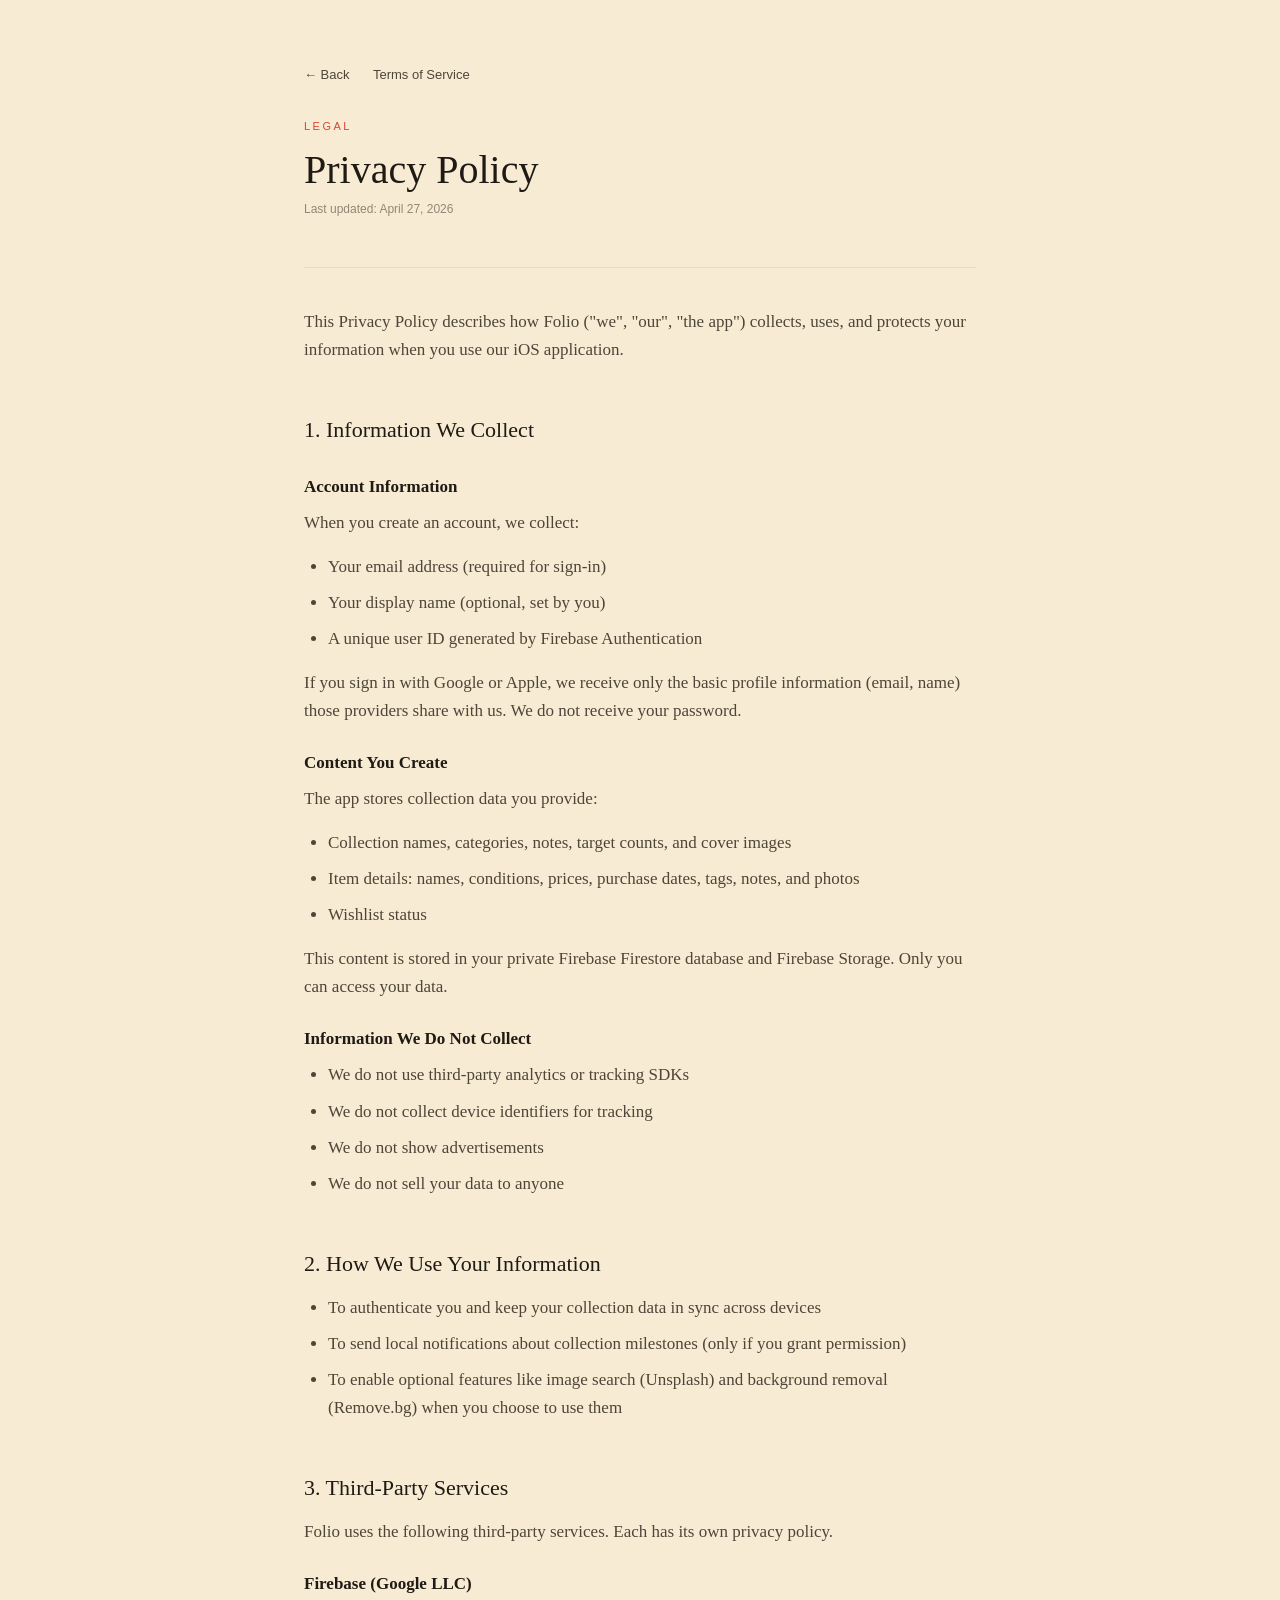
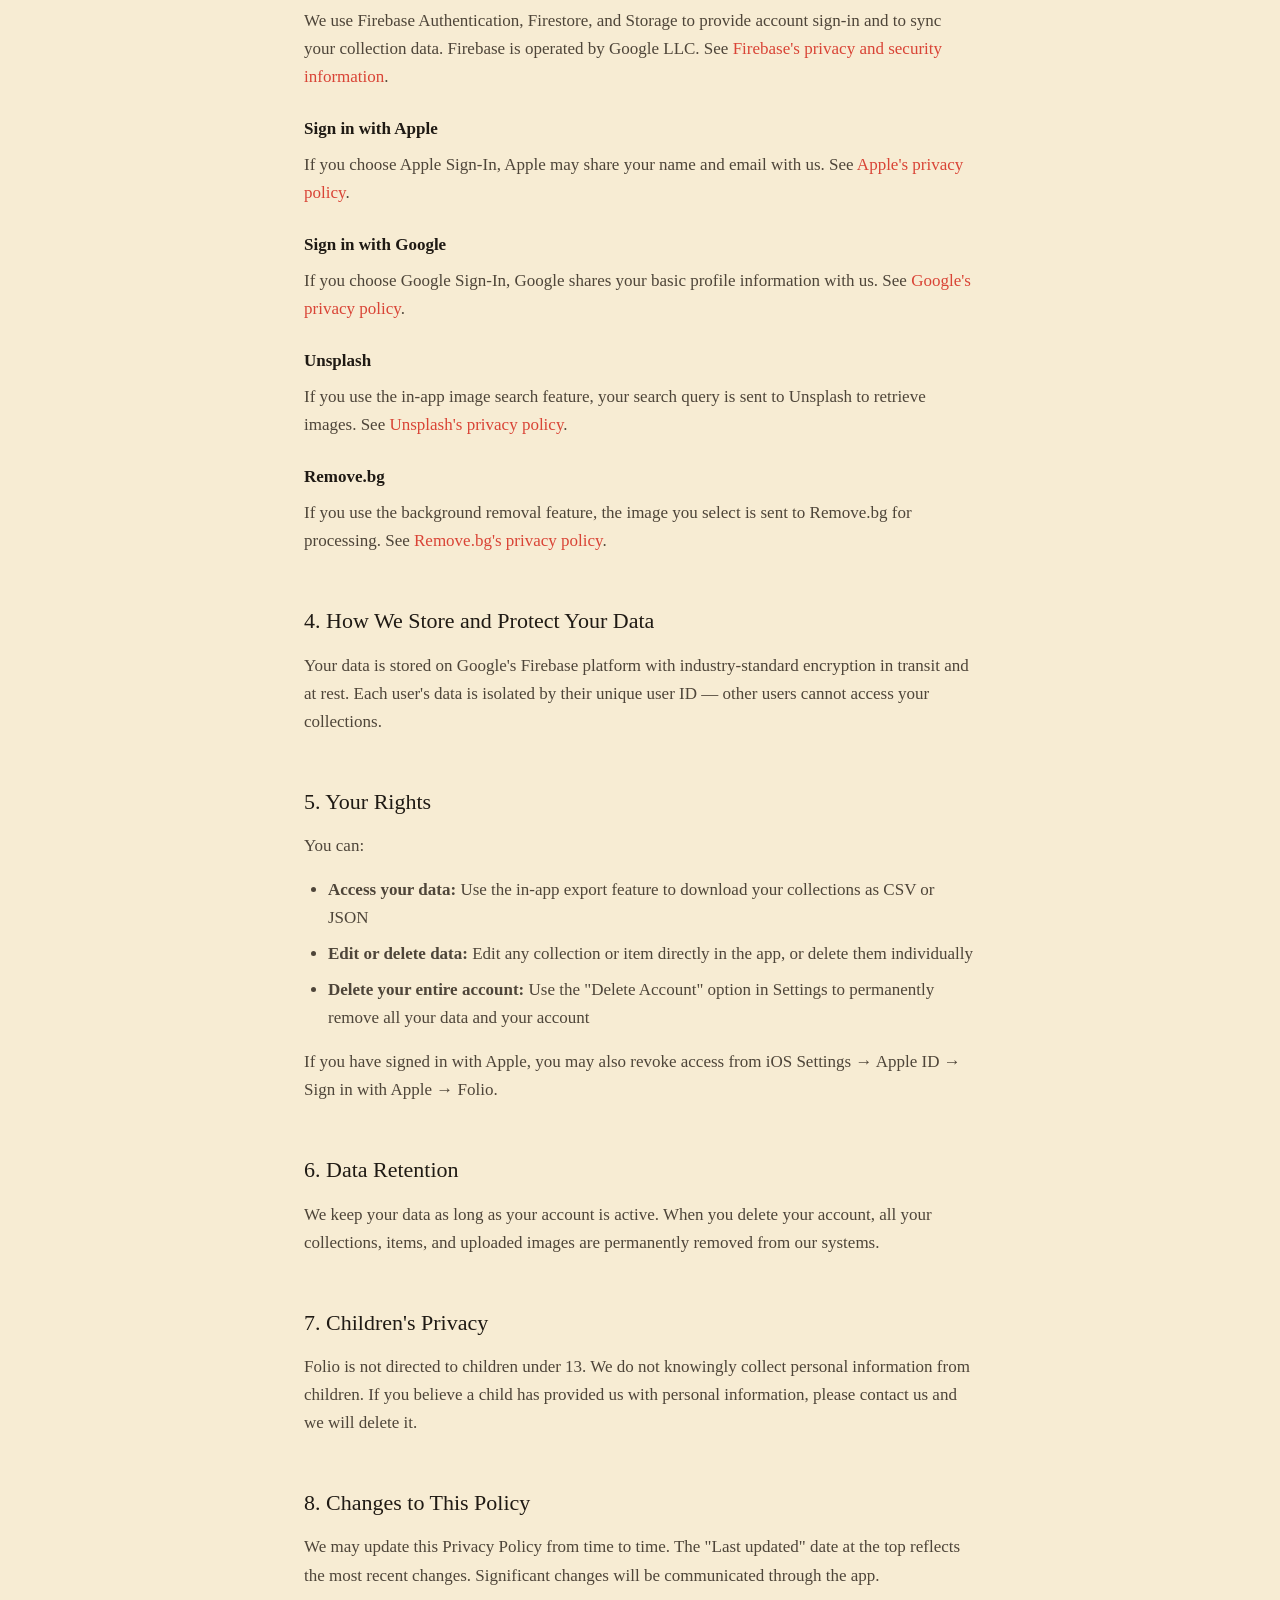
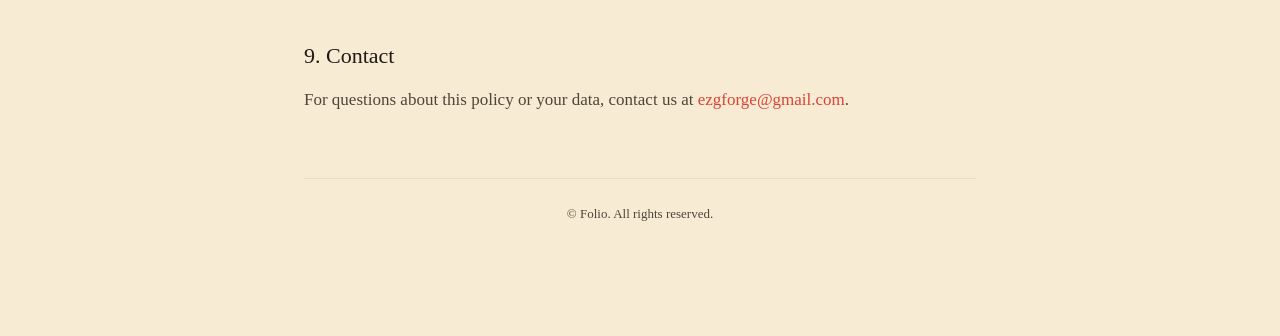
==== privacy.html @ 49e9cc5e "Initial: privacy policy and terms" ====
<!DOCTYPE html>
<html lang="en">
<head>
    <meta charset="UTF-8">
    <meta name="viewport" content="width=device-width, initial-scale=1.0">
    <title>Privacy Policy — Folio</title>
    <link rel="stylesheet" href="style.css">
</head>
<body>
    <main>
        <div class="nav">
            <a href="index.html">← Back</a>
            <a href="terms.html">Terms of Service</a>
        </div>

        <header>
            <div class="eyebrow">Legal</div>
            <h1>Privacy Policy</h1>
            <p class="last-updated">Last updated: April 27, 2026</p>
        </header>

        <p>This Privacy Policy describes how Folio ("we", "our", "the app") collects, uses, and protects your information when you use our iOS application.</p>

        <h2>1. Information We Collect</h2>

        <h3>Account Information</h3>
        <p>When you create an account, we collect:</p>
        <ul>
            <li>Your email address (required for sign-in)</li>
            <li>Your display name (optional, set by you)</li>
            <li>A unique user ID generated by Firebase Authentication</li>
        </ul>
        <p>If you sign in with Google or Apple, we receive only the basic profile information (email, name) those providers share with us. We do not receive your password.</p>

        <h3>Content You Create</h3>
        <p>The app stores collection data you provide:</p>
        <ul>
            <li>Collection names, categories, notes, target counts, and cover images</li>
            <li>Item details: names, conditions, prices, purchase dates, tags, notes, and photos</li>
            <li>Wishlist status</li>
        </ul>
        <p>This content is stored in your private Firebase Firestore database and Firebase Storage. Only you can access your data.</p>

        <h3>Information We Do Not Collect</h3>
        <ul>
            <li>We do not use third-party analytics or tracking SDKs</li>
            <li>We do not collect device identifiers for tracking</li>
            <li>We do not show advertisements</li>
            <li>We do not sell your data to anyone</li>
        </ul>

        <h2>2. How We Use Your Information</h2>
        <ul>
            <li>To authenticate you and keep your collection data in sync across devices</li>
            <li>To send local notifications about collection milestones (only if you grant permission)</li>
            <li>To enable optional features like image search (Unsplash) and background removal (Remove.bg) when you choose to use them</li>
        </ul>

        <h2>3. Third-Party Services</h2>
        <p>Folio uses the following third-party services. Each has its own privacy policy.</p>

        <h3>Firebase (Google LLC)</h3>
        <p>We use Firebase Authentication, Firestore, and Storage to provide account sign-in and to sync your collection data. Firebase is operated by Google LLC. See <a href="https://firebase.google.com/support/privacy">Firebase's privacy and security information</a>.</p>

        <h3>Sign in with Apple</h3>
        <p>If you choose Apple Sign-In, Apple may share your name and email with us. See <a href="https://www.apple.com/legal/privacy/">Apple's privacy policy</a>.</p>

        <h3>Sign in with Google</h3>
        <p>If you choose Google Sign-In, Google shares your basic profile information with us. See <a href="https://policies.google.com/privacy">Google's privacy policy</a>.</p>

        <h3>Unsplash</h3>
        <p>If you use the in-app image search feature, your search query is sent to Unsplash to retrieve images. See <a href="https://unsplash.com/privacy">Unsplash's privacy policy</a>.</p>

        <h3>Remove.bg</h3>
        <p>If you use the background removal feature, the image you select is sent to Remove.bg for processing. See <a href="https://www.remove.bg/privacy">Remove.bg's privacy policy</a>.</p>

        <h2>4. How We Store and Protect Your Data</h2>
        <p>Your data is stored on Google's Firebase platform with industry-standard encryption in transit and at rest. Each user's data is isolated by their unique user ID — other users cannot access your collections.</p>

        <h2>5. Your Rights</h2>
        <p>You can:</p>
        <ul>
            <li><strong>Access your data:</strong> Use the in-app export feature to download your collections as CSV or JSON</li>
            <li><strong>Edit or delete data:</strong> Edit any collection or item directly in the app, or delete them individually</li>
            <li><strong>Delete your entire account:</strong> Use the "Delete Account" option in Settings to permanently remove all your data and your account</li>
        </ul>
        <p>If you have signed in with Apple, you may also revoke access from iOS Settings → Apple ID → Sign in with Apple → Folio.</p>

        <h2>6. Data Retention</h2>
        <p>We keep your data as long as your account is active. When you delete your account, all your collections, items, and uploaded images are permanently removed from our systems.</p>

        <h2>7. Children's Privacy</h2>
        <p>Folio is not directed to children under 13. We do not knowingly collect personal information from children. If you believe a child has provided us with personal information, please contact us and we will delete it.</p>

        <h2>8. Changes to This Policy</h2>
        <p>We may update this Privacy Policy from time to time. The "Last updated" date at the top reflects the most recent changes. Significant changes will be communicated through the app.</p>

        <h2>9. Contact</h2>
        <p>For questions about this policy or your data, contact us at <a href="mailto:ezgforge@gmail.com">ezgforge@gmail.com</a>.</p>

        <footer>
            <p>© Folio. All rights reserved.</p>
        </footer>
    </main>
</body>
</html>
---- style.css ----
/* Folio legal pages — minimal, readable, theme-aligned */
:root {
    --paper: #f7ecd3;
    --ink: #1f1a14;
    --ink-mid: #4e4539;
    --ink-mute: #918776;
    --accent: #d94436;
    --paper-deep: #ebdeba;
    --max-width: 720px;
}

@media (prefers-color-scheme: dark) {
    :root {
        --paper: #14110b;
        --ink: #f4ecd6;
        --ink-mid: #c9c0a8;
        --ink-mute: #8a8270;
        --paper-deep: #25201a;
    }
}

* { box-sizing: border-box; }

html {
    -webkit-text-size-adjust: 100%;
    scroll-behavior: smooth;
}

body {
    margin: 0;
    padding: 0;
    background: var(--paper);
    color: var(--ink);
    font-family: ui-serif, Georgia, "Times New Roman", serif;
    font-size: 17px;
    line-height: 1.65;
}

main {
    max-width: var(--max-width);
    margin: 0 auto;
    padding: 64px 24px 96px;
}

header {
    border-bottom: 1px solid var(--paper-deep);
    padding-bottom: 32px;
    margin-bottom: 40px;
}

.eyebrow {
    font-family: ui-sans-serif, -apple-system, "Helvetica Neue", sans-serif;
    font-size: 11px;
    font-weight: 500;
    letter-spacing: 2.5px;
    text-transform: uppercase;
    color: var(--accent);
    margin-bottom: 12px;
}

h1 {
    font-size: 40px;
    font-weight: 400;
    line-height: 1.1;
    margin: 0 0 8px;
    color: var(--ink);
}

.subtitle {
    font-style: italic;
    color: var(--ink-mid);
    margin: 0;
}

h2 {
    font-size: 22px;
    font-weight: 500;
    margin: 48px 0 12px;
    color: var(--ink);
}

h3 {
    font-size: 17px;
    font-weight: 600;
    margin: 24px 0 8px;
    color: var(--ink);
}

p, ul, ol {
    color: var(--ink-mid);
    margin: 0 0 16px;
}

ul, ol { padding-left: 24px; }
li { margin-bottom: 8px; }

a {
    color: var(--accent);
    text-decoration: none;
    border-bottom: 1px solid transparent;
    transition: border-color 0.15s;
}
a:hover { border-bottom-color: var(--accent); }

.last-updated {
    font-family: ui-sans-serif, -apple-system, sans-serif;
    font-size: 12px;
    color: var(--ink-mute);
    margin-top: 8px;
}

footer {
    margin-top: 64px;
    padding-top: 24px;
    border-top: 1px solid var(--paper-deep);
    font-size: 13px;
    color: var(--ink-mute);
    text-align: center;
}

.nav {
    margin-bottom: 32px;
    font-family: ui-sans-serif, -apple-system, sans-serif;
    font-size: 13px;
}

.nav a {
    margin-right: 20px;
    color: var(--ink-mid);
}
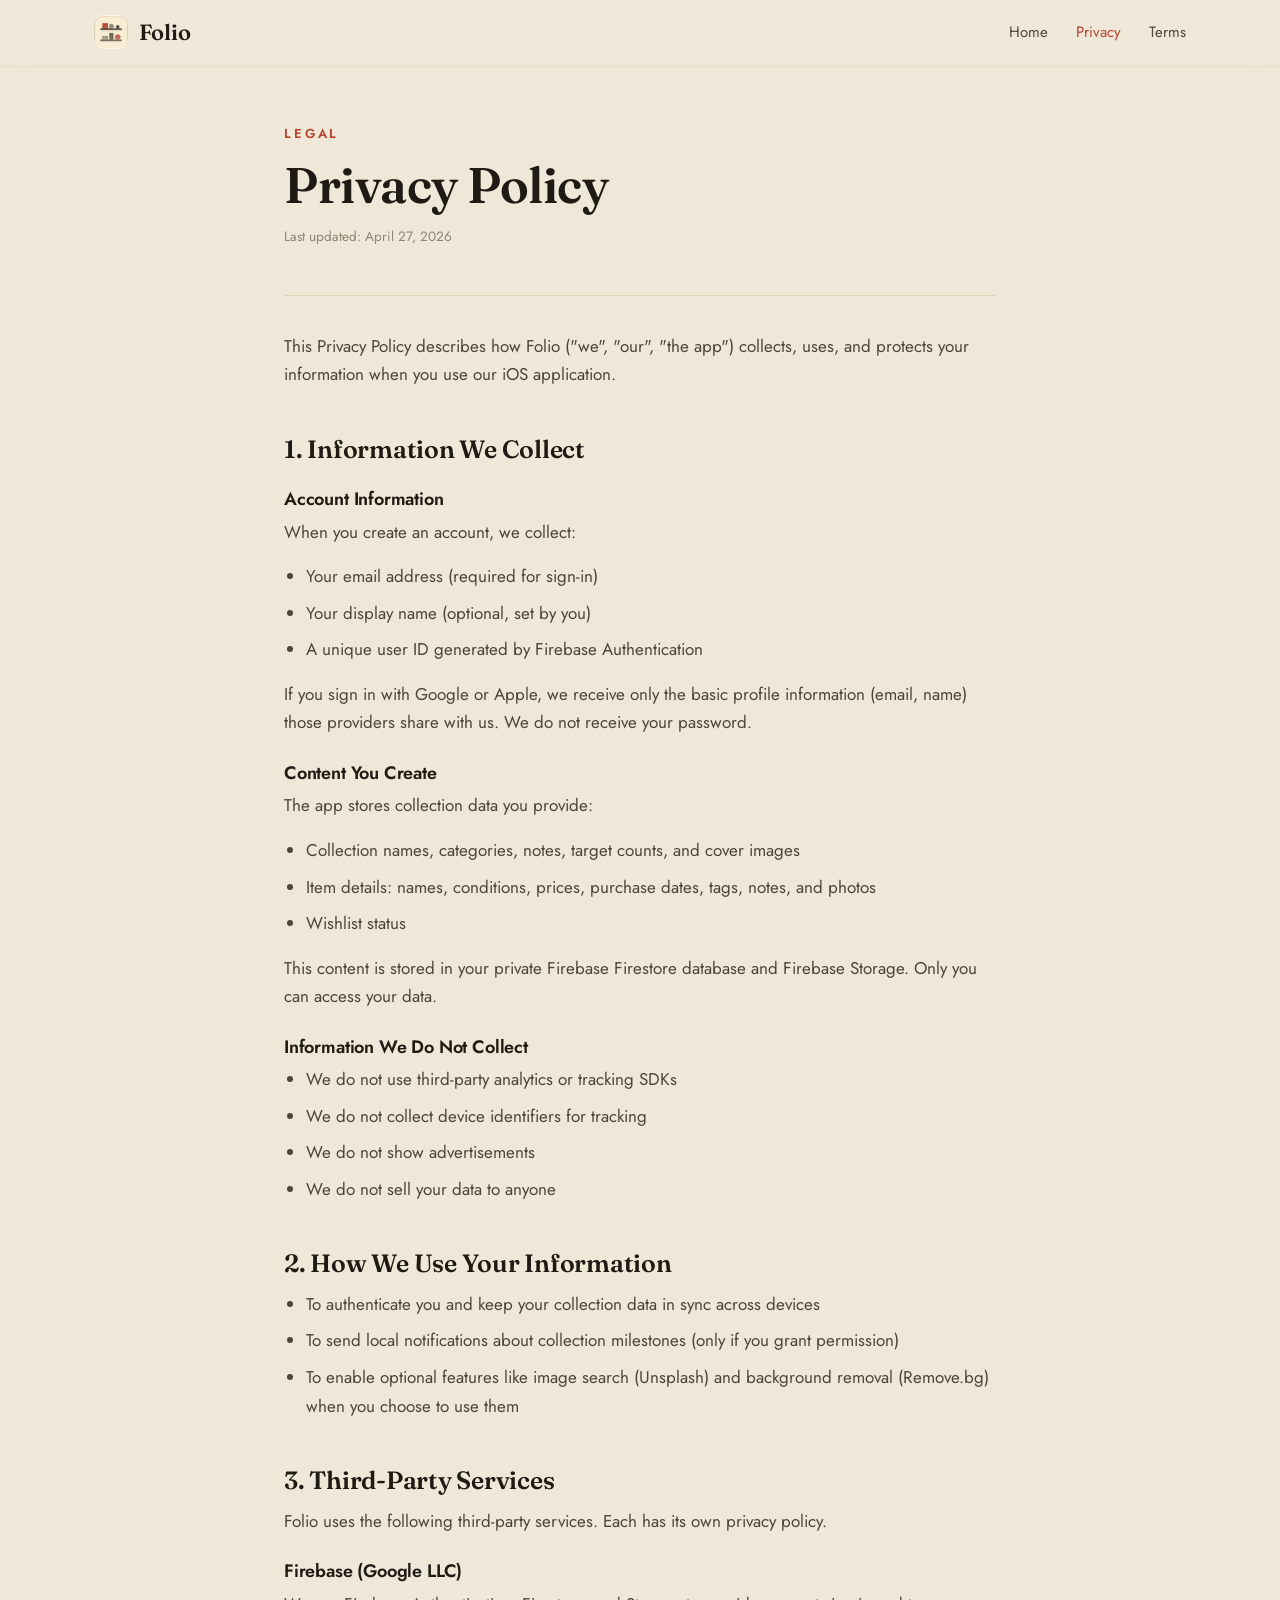
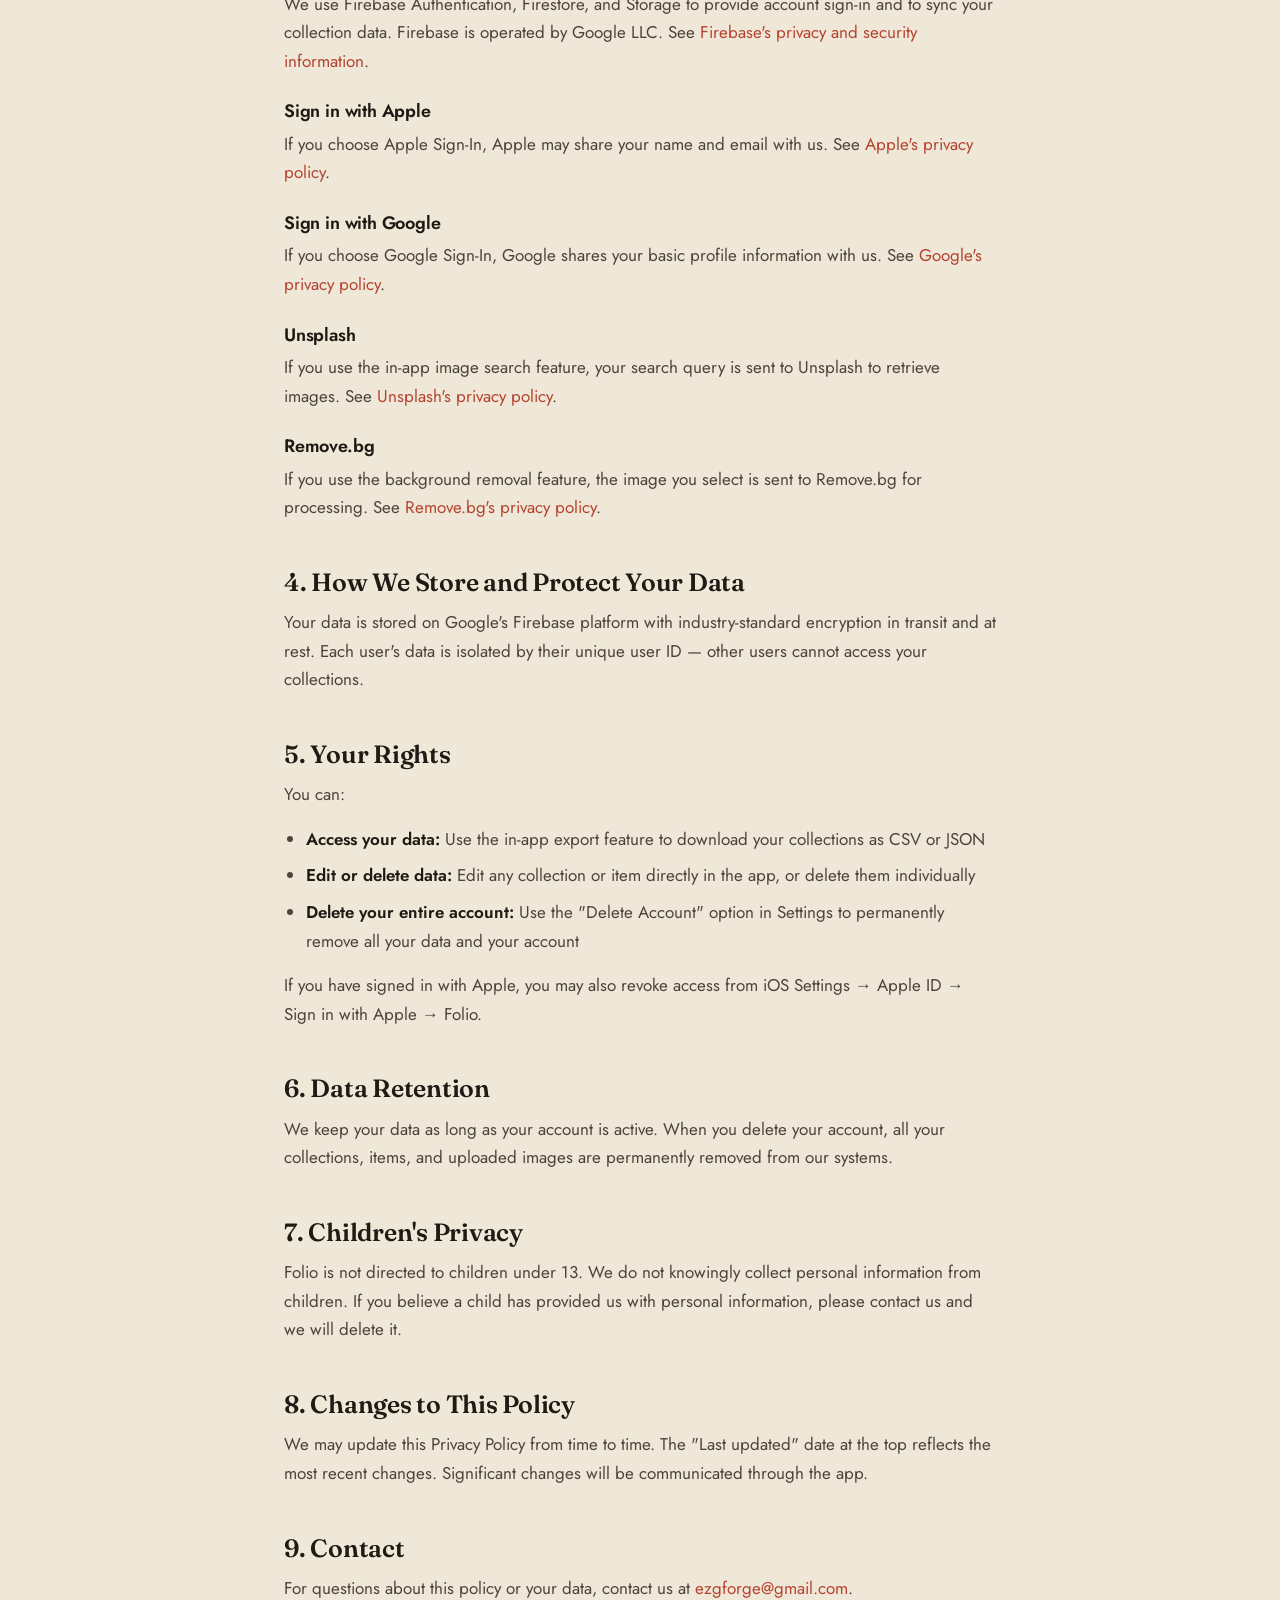
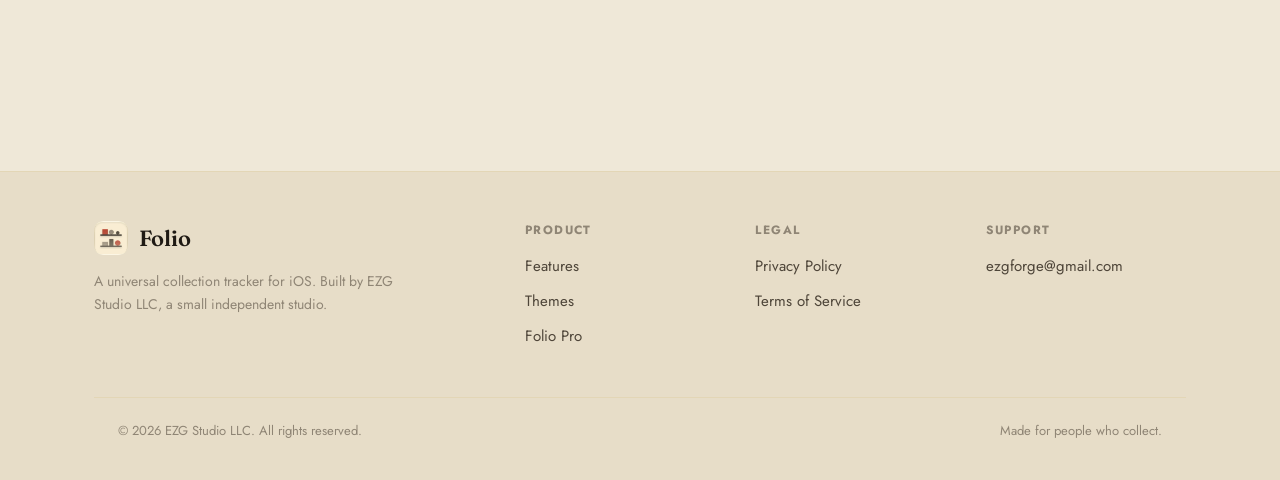
==== commit 12ef545b: "Restyle privacy & terms pages to match landing page - Rewrite style.css to the landing palette (Frau" ====
--- a/privacy.html
+++ b/privacy.html
@@ -4,15 +4,29 @@
     <meta charset="UTF-8">
     <meta name="viewport" content="width=device-width, initial-scale=1.0">
     <title>Privacy Policy — Folio</title>
+    <meta name="description" content="How Folio collects, uses, and protects your information.">
+    <link rel="apple-touch-icon" href="assets/apple-touch-icon.png">
+    <link rel="icon" type="image/png" sizes="32x32" href="assets/favicon-32.png">
+    <link rel="icon" type="image/png" sizes="16x16" href="assets/favicon-16.png">
+    <link rel="preconnect" href="https://fonts.googleapis.com">
+    <link rel="preconnect" href="https://fonts.gstatic.com" crossorigin>
+    <link href="https://fonts.googleapis.com/css2?family=Fraunces:ital,opsz,wght@0,9..144,400..700;1,9..144,400..600&family=Jost:wght@400;500;600&display=swap" rel="stylesheet">
     <link rel="stylesheet" href="style.css">
 </head>
 <body>
+
+<nav>
+  <div class="nav-in">
+    <a class="brand" href="index.html"><img src="assets/icon.webp" alt="Folio app icon" width="34" height="34">Folio</a>
+    <div class="nav-links">
+      <a href="index.html" class="hide-sm">Home</a>
+      <a href="privacy.html" class="active">Privacy</a>
+      <a href="terms.html">Terms</a>
+    </div>
+  </div>
+</nav>
+
     <main>
-        <div class="nav">
-            <a href="index.html">← Back</a>
-            <a href="terms.html">Terms of Service</a>
-        </div>
-
         <header>
             <div class="eyebrow">Legal</div>
             <h1>Privacy Policy</h1>
@@ -98,9 +112,36 @@
         <h2>9. Contact</h2>
         <p>For questions about this policy or your data, contact us at <a href="mailto:ezgforge@gmail.com">ezgforge@gmail.com</a>.</p>
 
-        <footer>
-            <p>© Folio. All rights reserved.</p>
-        </footer>
     </main>
+
+<footer>
+  <div class="foot-in">
+    <div class="foot-grid">
+      <div class="foot-brand">
+        <a class="brand" href="index.html"><img src="assets/icon.webp" alt="Folio app icon" width="34" height="34">Folio</a>
+        <p>A universal collection tracker for iOS. Built by EZG Studio LLC, a small independent studio.</p>
+      </div>
+      <div class="foot-col">
+        <h4>Product</h4>
+        <a href="index.html#features">Features</a>
+        <a href="index.html#themes">Themes</a>
+        <a href="index.html#pro">Folio Pro</a>
+      </div>
+      <div class="foot-col">
+        <h4>Legal</h4>
+        <a href="privacy.html">Privacy Policy</a>
+        <a href="terms.html">Terms of Service</a>
+      </div>
+      <div class="foot-col">
+        <h4>Support</h4>
+        <a href="mailto:ezgforge@gmail.com">ezgforge@gmail.com</a>
+      </div>
+    </div>
+    <div class="foot-bottom">
+      <span>© 2026 EZG Studio LLC. All rights reserved.</span>
+      <span>Made for people who collect.</span>
+    </div>
+  </div>
+</footer>
 </body>
 </html>
--- a/style.css
+++ b/style.css
@@ -1,130 +1,79 @@
-/* Folio legal pages — minimal, readable, theme-aligned */
-:root {
-    --paper: #f7ecd3;
-    --ink: #1f1a14;
-    --ink-mid: #4e4539;
-    --ink-mute: #918776;
-    --accent: #d94436;
-    --paper-deep: #ebdeba;
-    --max-width: 720px;
+/* Folio — shared styles for legal pages, matched to the landing page */
+:root{
+  --bg:#efe8d8;          /* warm paper */
+  --bg-deep:#e7ddc8;
+  --card:#fffdf7;
+  --ink:#1f1a14;
+  --mid:#4e4539;
+  --mute:#8f8575;
+  --line:#e3d6b6;
+  --rust:#b5432f;
+  --rust-deep:#95331f;
+  --maxw:760px;
 }
 
-@media (prefers-color-scheme: dark) {
-    :root {
-        --paper: #14110b;
-        --ink: #f4ecd6;
-        --ink-mid: #c9c0a8;
-        --ink-mute: #8a8270;
-        --paper-deep: #25201a;
-    }
+*{box-sizing:border-box;}
+html{-webkit-text-size-adjust:100%; scroll-behavior:smooth;}
+body{
+  margin:0; background:var(--bg); color:var(--ink);
+  font-family:"Jost","Helvetica Neue",Arial,sans-serif;
+  font-size:17px; line-height:1.68; -webkit-font-smoothing:antialiased;
 }
+img{max-width:100%; height:auto; display:block;}
+h1,h2,h3{font-family:"Fraunces",Georgia,serif; line-height:1.14; letter-spacing:-.01em; color:var(--ink);}
 
-* { box-sizing: border-box; }
+/* ---------- Nav (matches landing) ---------- */
+nav{
+  position:sticky; top:0; z-index:50;
+  background:rgba(239,232,216,.82); backdrop-filter:blur(12px);
+  border-bottom:1px solid rgba(227,214,182,.6);
+}
+.nav-in{
+  max-width:1140px; margin:0 auto; padding:0 24px; height:66px;
+  display:flex; align-items:center; justify-content:space-between;
+}
+.brand{display:flex; align-items:center; gap:11px; font-family:"Fraunces",serif; font-weight:600; font-size:22px; text-decoration:none; color:var(--ink);}
+.brand img{width:34px; height:34px; border-radius:9px;}
+.nav-links{display:flex; align-items:center; gap:28px;}
+.nav-links a{font-size:15px; text-decoration:none; color:var(--mid); transition:color .15s;}
+.nav-links a:hover,.nav-links a.active{color:var(--rust);}
+@media(max-width:620px){ .nav-links a.hide-sm{display:none;} }
 
-html {
-    -webkit-text-size-adjust: 100%;
-    scroll-behavior: smooth;
+/* ---------- Content ---------- */
+main{max-width:var(--maxw); margin:0 auto; padding:56px 24px 80px;}
+
+header{border-bottom:1px solid var(--line); padding-bottom:30px; margin-bottom:36px;}
+.eyebrow{
+  font-family:"Jost",sans-serif; font-size:13px; font-weight:600;
+  letter-spacing:.22em; text-transform:uppercase; color:var(--rust); margin-bottom:12px;
 }
+h1{font-size:clamp(36px,6vw,50px); font-weight:600; margin:0;}
+.last-updated{font-size:13.5px; color:var(--mute); margin-top:12px;}
+.subtitle{font-style:italic; color:var(--mid); margin:0;}
 
-body {
-    margin: 0;
-    padding: 0;
-    background: var(--paper);
-    color: var(--ink);
-    font-family: ui-serif, Georgia, "Times New Roman", serif;
-    font-size: 17px;
-    line-height: 1.65;
+h2{font-size:25px; font-weight:600; margin:46px 0 12px;}
+h3{font-size:18px; font-weight:600; margin:26px 0 8px; font-family:"Jost",sans-serif;}
+p,ul,ol{color:var(--mid); margin:0 0 16px;}
+ul,ol{padding-left:22px;}
+li{margin-bottom:8px;}
+strong{color:var(--ink); font-weight:600;}
+
+a{color:var(--rust); text-decoration:none; border-bottom:1px solid transparent; transition:border-color .15s;}
+a:hover{border-bottom-color:var(--rust);}
+
+/* ---------- Footer (matches landing) ---------- */
+footer{background:var(--bg-deep); border-top:1px solid var(--line); padding:48px 0 38px; margin-top:72px;}
+.foot-in{max-width:1140px; margin:0 auto; padding:0 24px;}
+.foot-grid{display:grid; grid-template-columns:2fr 1fr 1fr 1fr; gap:30px;}
+.foot-brand .brand{margin-bottom:12px;}
+.foot-brand p{font-size:14px; color:var(--mute); max-width:24em; margin:0;}
+.foot-col h4{font-family:"Jost",sans-serif; font-size:12px; letter-spacing:.12em; text-transform:uppercase; color:var(--mute); margin:0 0 14px;}
+.foot-col a{display:block; font-size:15px; color:var(--mid); text-decoration:none; margin-bottom:10px; border:none;}
+.foot-col a:hover{color:var(--rust);}
+.foot-bottom{
+  max-width:1140px; margin:38px auto 0; padding:22px 24px 0;
+  border-top:1px solid var(--line);
+  display:flex; justify-content:space-between; gap:14px; flex-wrap:wrap;
+  font-size:13px; color:var(--mute);
 }
-
-main {
-    max-width: var(--max-width);
-    margin: 0 auto;
-    padding: 64px 24px 96px;
-}
-
-header {
-    border-bottom: 1px solid var(--paper-deep);
-    padding-bottom: 32px;
-    margin-bottom: 40px;
-}
-
-.eyebrow {
-    font-family: ui-sans-serif, -apple-system, "Helvetica Neue", sans-serif;
-    font-size: 11px;
-    font-weight: 500;
-    letter-spacing: 2.5px;
-    text-transform: uppercase;
-    color: var(--accent);
-    margin-bottom: 12px;
-}
-
-h1 {
-    font-size: 40px;
-    font-weight: 400;
-    line-height: 1.1;
-    margin: 0 0 8px;
-    color: var(--ink);
-}
-
-.subtitle {
-    font-style: italic;
-    color: var(--ink-mid);
-    margin: 0;
-}
-
-h2 {
-    font-size: 22px;
-    font-weight: 500;
-    margin: 48px 0 12px;
-    color: var(--ink);
-}
-
-h3 {
-    font-size: 17px;
-    font-weight: 600;
-    margin: 24px 0 8px;
-    color: var(--ink);
-}
-
-p, ul, ol {
-    color: var(--ink-mid);
-    margin: 0 0 16px;
-}
-
-ul, ol { padding-left: 24px; }
-li { margin-bottom: 8px; }
-
-a {
-    color: var(--accent);
-    text-decoration: none;
-    border-bottom: 1px solid transparent;
-    transition: border-color 0.15s;
-}
-a:hover { border-bottom-color: var(--accent); }
-
-.last-updated {
-    font-family: ui-sans-serif, -apple-system, sans-serif;
-    font-size: 12px;
-    color: var(--ink-mute);
-    margin-top: 8px;
-}
-
-footer {
-    margin-top: 64px;
-    padding-top: 24px;
-    border-top: 1px solid var(--paper-deep);
-    font-size: 13px;
-    color: var(--ink-mute);
-    text-align: center;
-}
-
-.nav {
-    margin-bottom: 32px;
-    font-family: ui-sans-serif, -apple-system, sans-serif;
-    font-size: 13px;
-}
-
-.nav a {
-    margin-right: 20px;
-    color: var(--ink-mid);
-}
+@media(max-width:760px){ .foot-grid{grid-template-columns:1fr 1fr;} .foot-brand{grid-column:1/-1;} }
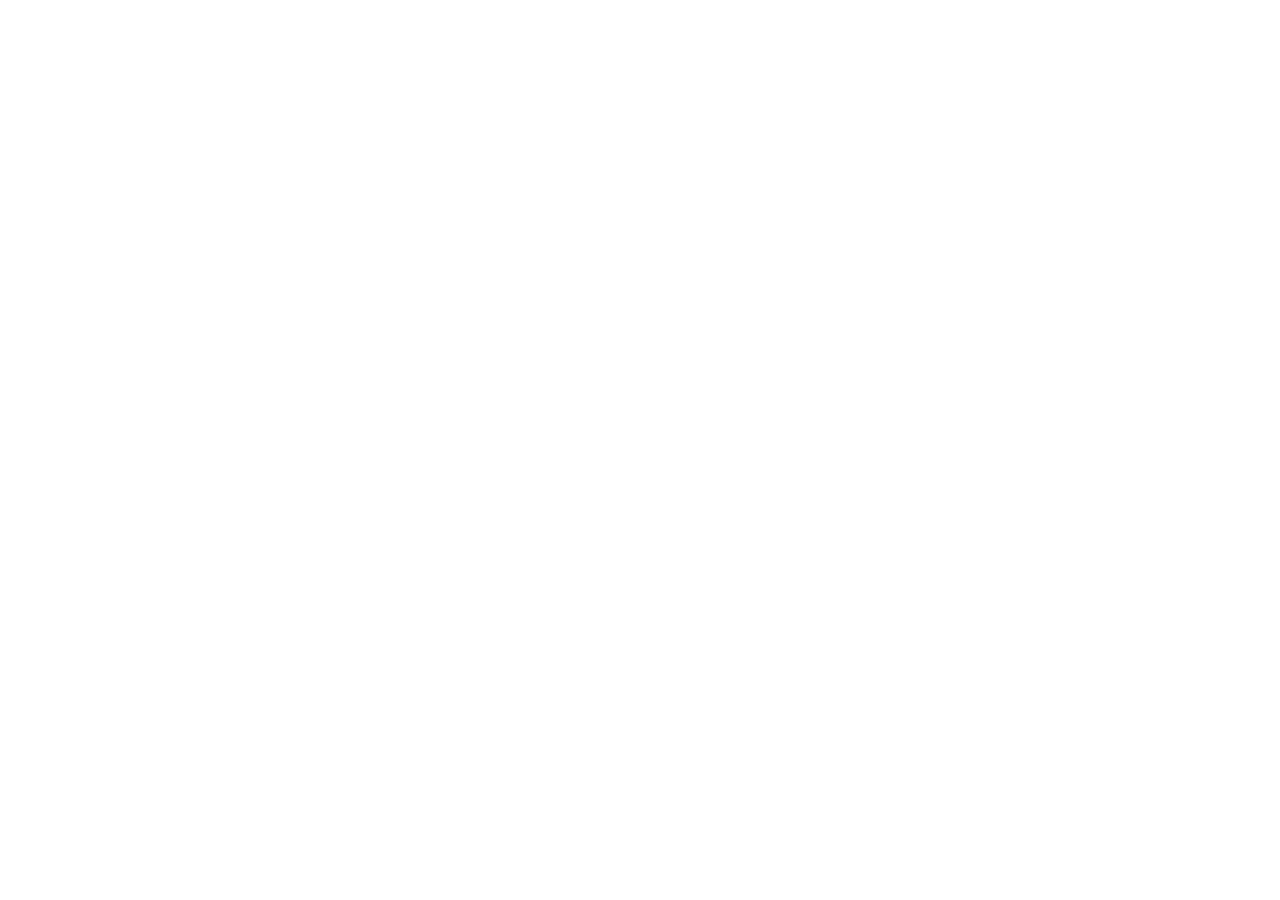
==== commit ea9807a9: "Replace pages with redirects to hub /folio/ Folio's site moved to ezgstudio.github.io/folio/. These " ====
--- a/privacy.html
+++ b/privacy.html
@@ -1,147 +1,14 @@
 <!DOCTYPE html>
 <html lang="en">
 <head>
-    <meta charset="UTF-8">
-    <meta name="viewport" content="width=device-width, initial-scale=1.0">
-    <title>Privacy Policy — Folio</title>
-    <meta name="description" content="How Folio collects, uses, and protects your information.">
-    <link rel="apple-touch-icon" href="assets/apple-touch-icon.png">
-    <link rel="icon" type="image/png" sizes="32x32" href="assets/favicon-32.png">
-    <link rel="icon" type="image/png" sizes="16x16" href="assets/favicon-16.png">
-    <link rel="preconnect" href="https://fonts.googleapis.com">
-    <link rel="preconnect" href="https://fonts.gstatic.com" crossorigin>
-    <link href="https://fonts.googleapis.com/css2?family=Fraunces:ital,opsz,wght@0,9..144,400..700;1,9..144,400..600&family=Jost:wght@400;500;600&display=swap" rel="stylesheet">
-    <link rel="stylesheet" href="style.css">
+<meta charset="UTF-8">
+<meta http-equiv="refresh" content="0; url=https://ezgstudio.github.io/folio/privacy.html">
+<link rel="canonical" href="https://ezgstudio.github.io/folio/privacy.html">
+<meta name="robots" content="noindex">
+<title>Moved — Folio</title>
 </head>
 <body>
-
-<nav>
-  <div class="nav-in">
-    <a class="brand" href="index.html"><img src="assets/icon.webp" alt="Folio app icon" width="34" height="34">Folio</a>
-    <div class="nav-links">
-      <a href="index.html" class="hide-sm">Home</a>
-      <a href="privacy.html" class="active">Privacy</a>
-      <a href="terms.html">Terms</a>
-    </div>
-  </div>
-</nav>
-
-    <main>
-        <header>
-            <div class="eyebrow">Legal</div>
-            <h1>Privacy Policy</h1>
-            <p class="last-updated">Last updated: April 27, 2026</p>
-        </header>
-
-        <p>This Privacy Policy describes how Folio ("we", "our", "the app") collects, uses, and protects your information when you use our iOS application.</p>
-
-        <h2>1. Information We Collect</h2>
-
-        <h3>Account Information</h3>
-        <p>When you create an account, we collect:</p>
-        <ul>
-            <li>Your email address (required for sign-in)</li>
-            <li>Your display name (optional, set by you)</li>
-            <li>A unique user ID generated by Firebase Authentication</li>
-        </ul>
-        <p>If you sign in with Google or Apple, we receive only the basic profile information (email, name) those providers share with us. We do not receive your password.</p>
-
-        <h3>Content You Create</h3>
-        <p>The app stores collection data you provide:</p>
-        <ul>
-            <li>Collection names, categories, notes, target counts, and cover images</li>
-            <li>Item details: names, conditions, prices, purchase dates, tags, notes, and photos</li>
-            <li>Wishlist status</li>
-        </ul>
-        <p>This content is stored in your private Firebase Firestore database and Firebase Storage. Only you can access your data.</p>
-
-        <h3>Information We Do Not Collect</h3>
-        <ul>
-            <li>We do not use third-party analytics or tracking SDKs</li>
-            <li>We do not collect device identifiers for tracking</li>
-            <li>We do not show advertisements</li>
-            <li>We do not sell your data to anyone</li>
-        </ul>
-
-        <h2>2. How We Use Your Information</h2>
-        <ul>
-            <li>To authenticate you and keep your collection data in sync across devices</li>
-            <li>To send local notifications about collection milestones (only if you grant permission)</li>
-            <li>To enable optional features like image search (Unsplash) and background removal (Remove.bg) when you choose to use them</li>
-        </ul>
-
-        <h2>3. Third-Party Services</h2>
-        <p>Folio uses the following third-party services. Each has its own privacy policy.</p>
-
-        <h3>Firebase (Google LLC)</h3>
-        <p>We use Firebase Authentication, Firestore, and Storage to provide account sign-in and to sync your collection data. Firebase is operated by Google LLC. See <a href="https://firebase.google.com/support/privacy">Firebase's privacy and security information</a>.</p>
-
-        <h3>Sign in with Apple</h3>
-        <p>If you choose Apple Sign-In, Apple may share your name and email with us. See <a href="https://www.apple.com/legal/privacy/">Apple's privacy policy</a>.</p>
-
-        <h3>Sign in with Google</h3>
-        <p>If you choose Google Sign-In, Google shares your basic profile information with us. See <a href="https://policies.google.com/privacy">Google's privacy policy</a>.</p>
-
-        <h3>Unsplash</h3>
-        <p>If you use the in-app image search feature, your search query is sent to Unsplash to retrieve images. See <a href="https://unsplash.com/privacy">Unsplash's privacy policy</a>.</p>
-
-        <h3>Remove.bg</h3>
-        <p>If you use the background removal feature, the image you select is sent to Remove.bg for processing. See <a href="https://www.remove.bg/privacy">Remove.bg's privacy policy</a>.</p>
-
-        <h2>4. How We Store and Protect Your Data</h2>
-        <p>Your data is stored on Google's Firebase platform with industry-standard encryption in transit and at rest. Each user's data is isolated by their unique user ID — other users cannot access your collections.</p>
-
-        <h2>5. Your Rights</h2>
-        <p>You can:</p>
-        <ul>
-            <li><strong>Access your data:</strong> Use the in-app export feature to download your collections as CSV or JSON</li>
-            <li><strong>Edit or delete data:</strong> Edit any collection or item directly in the app, or delete them individually</li>
-            <li><strong>Delete your entire account:</strong> Use the "Delete Account" option in Settings to permanently remove all your data and your account</li>
-        </ul>
-        <p>If you have signed in with Apple, you may also revoke access from iOS Settings → Apple ID → Sign in with Apple → Folio.</p>
-
-        <h2>6. Data Retention</h2>
-        <p>We keep your data as long as your account is active. When you delete your account, all your collections, items, and uploaded images are permanently removed from our systems.</p>
-
-        <h2>7. Children's Privacy</h2>
-        <p>Folio is not directed to children under 13. We do not knowingly collect personal information from children. If you believe a child has provided us with personal information, please contact us and we will delete it.</p>
-
-        <h2>8. Changes to This Policy</h2>
-        <p>We may update this Privacy Policy from time to time. The "Last updated" date at the top reflects the most recent changes. Significant changes will be communicated through the app.</p>
-
-        <h2>9. Contact</h2>
-        <p>For questions about this policy or your data, contact us at <a href="mailto:ezgforge@gmail.com">ezgforge@gmail.com</a>.</p>
-
-    </main>
-
-<footer>
-  <div class="foot-in">
-    <div class="foot-grid">
-      <div class="foot-brand">
-        <a class="brand" href="index.html"><img src="assets/icon.webp" alt="Folio app icon" width="34" height="34">Folio</a>
-        <p>A universal collection tracker for iOS. Built by EZG Studio LLC, a small independent studio.</p>
-      </div>
-      <div class="foot-col">
-        <h4>Product</h4>
-        <a href="index.html#features">Features</a>
-        <a href="index.html#themes">Themes</a>
-        <a href="index.html#pro">Folio Pro</a>
-      </div>
-      <div class="foot-col">
-        <h4>Legal</h4>
-        <a href="privacy.html">Privacy Policy</a>
-        <a href="terms.html">Terms of Service</a>
-      </div>
-      <div class="foot-col">
-        <h4>Support</h4>
-        <a href="mailto:ezgforge@gmail.com">ezgforge@gmail.com</a>
-      </div>
-    </div>
-    <div class="foot-bottom">
-      <span>© 2026 EZG Studio LLC. All rights reserved.</span>
-      <span>Made for people who collect.</span>
-    </div>
-  </div>
-</footer>
+<p>This page has moved to <a href="https://ezgstudio.github.io/folio/privacy.html">https://ezgstudio.github.io/folio/privacy.html</a>.</p>
+<script>location.replace("https://ezgstudio.github.io/folio/privacy.html");</script>
 </body>
 </html>
